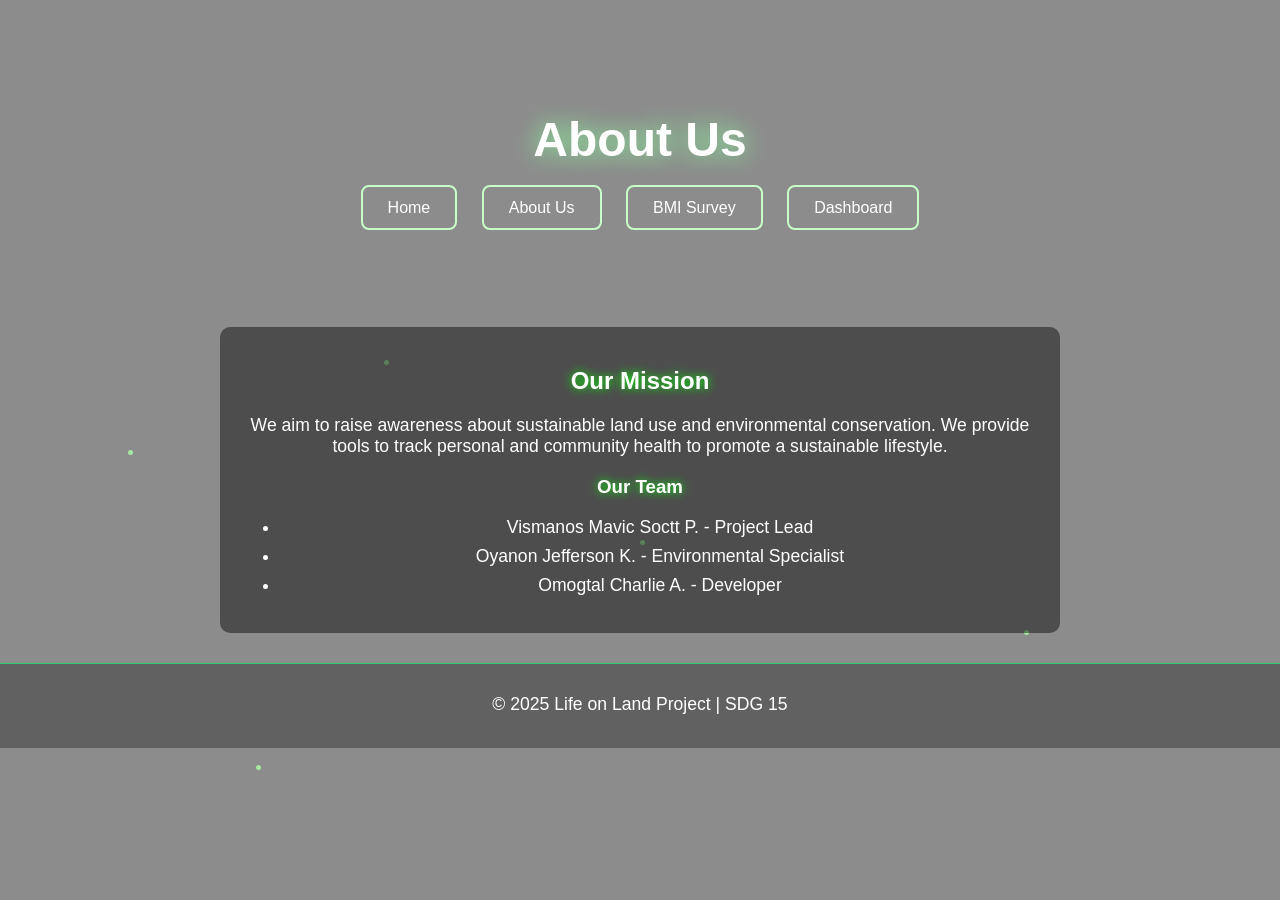
==== about-us.html @ c4778935 "Initial commit" ====
<!DOCTYPE html>
<html lang="en">

<head>
    <meta charset="UTF-8">
    <meta name="viewport" content="width=device-width, initial-scale=1.0">
    <title>About Us - SDG 15</title>

    <!-- AOS Animation Library -->
    <link href="https://unpkg.com/aos@2.3.1/dist/aos.css" rel="stylesheet">

    <style>
        body {
            margin: 0;
            font-family: "Poppins", sans-serif;
            background: url('https://www.celebritycruises.com/blog/content/uploads/2024/04/rainforest-destinations-iguazu%CC%81-national-park-argentinabrazil-1024x713.jpg') no-repeat center center/cover;
            min-height: 100vh;
            overflow-x: hidden;
            color: #fff;
            position: relative;
        }
        /* Overlay */
        
        .overlay {
            background: rgba(0, 0, 0, 0.45);
            backdrop-filter: blur(3px);
            position: absolute;
            inset: 0;
            z-index: 0;
        }
        
        header {
            position: relative;
            text-align: center;
            padding: 80px 20px;
            z-index: 2;
        }
        
        h1 {
            font-size: 3rem;
            text-shadow: 0 0 25px #8aff9c;
        }
        
        nav {
            margin-top: 20px;
        }
        
        nav a {
            color: #ffffff;
            padding: 12px 25px;
            text-decoration: none;
            border: 2px solid #c8ffc8;
            border-radius: 8px;
            margin: 0 10px;
            transition: 0.3s;
        }
        
        nav a:hover {
            background: #b5ffb5;
            color: #000;
            box-shadow: 0 0 20px #8cff8c;
        }
        
        section.about {
            position: relative;
            z-index: 2;
            max-width: 800px;
            margin: 30px auto;
            padding: 20px;
            background: rgba(0, 0, 0, 0.45);
            border-radius: 10px;
        }
        
        h2,
        h3 {
            text-align: center;
            text-shadow: 0 0 10px #0f0;
        }
        
        p,
        ul {
            font-size: 1.1rem;
            text-align: center;
            margin-top: 15px;
        }
        
        ul li {
            margin: 8px 0;
        }
        
        footer {
            text-align: center;
            padding: 15px;
            margin-top: 30px;
            background: rgba(0, 0, 0, 0.3);
            border-top: 1px solid #2ecc71;
            z-index: 2;
            position: relative;
        }
        /* Floating particles */
        
        .particle {
            position: absolute;
            width: 5px;
            height: 5px;
            background: #aaffaa;
            border-radius: 50%;
            animation: float 6s infinite ease-in-out;
            opacity: 0.8;
            z-index: 1;
        }
        
        @keyframes float {
            0% {
                transform: translateY(0) scale(1);
            }
            50% {
                transform: translateY(-60px) scale(1.3);
            }
            100% {
                transform: translateY(0) scale(1);
            }
        }
    </style>
</head>

<body>

    <div class="overlay"></div>

    <!-- Floating particles -->
    <div class="particle" style="top: 85%; left: 20%; animation-delay: 0s;"></div>
    <div class="particle" style="top: 60%; left: 50%; animation-delay: 1s;"></div>
    <div class="particle" style="top: 70%; left: 80%; animation-delay: 2s;"></div>
    <div class="particle" style="top: 40%; left: 30%; animation-delay: 3s;"></div>
    <div class="particle" style="top: 50%; left: 10%; animation-delay: 4s;"></div>

    <header data-aos="fade-down">
        <h1>About Us</h1>
        <nav data-aos="zoom-in" data-aos-delay="300">
            <a href="index.html">Home</a>
            <a href="about-us.html">About Us</a>
            <a href="bmi.html">BMI Survey</a>
            <a href="dashboard.html">Dashboard</a>
        </nav>
    </header>

    <section class="about" data-aos="fade-up" data-aos-delay="500">
        <h2>Our Mission</h2>
        <p>We aim to raise awareness about sustainable land use and environmental conservation. We provide tools to track personal and community health to promote a sustainable lifestyle.</p>

        <h3>Our Team</h3>
        <ul>
            <li>Vismanos Mavic Soctt P. - Project Lead</li>
            <li>Oyanon Jefferson K. - Environmental Specialist</li>
            <li>Omogtal Charlie A. - Developer</li>
        </ul>
    </section>

    <footer data-aos="fade-up" data-aos-delay="700">
        <p>&copy; 2025 Life on Land Project | SDG 15</p>
    </footer>

    <script src="https://unpkg.com/aos@2.3.1/dist/aos.js"></script>
    <script>
        AOS.init({
            duration: 1000,
            once: true
        });
    </script>

</body>

</html>
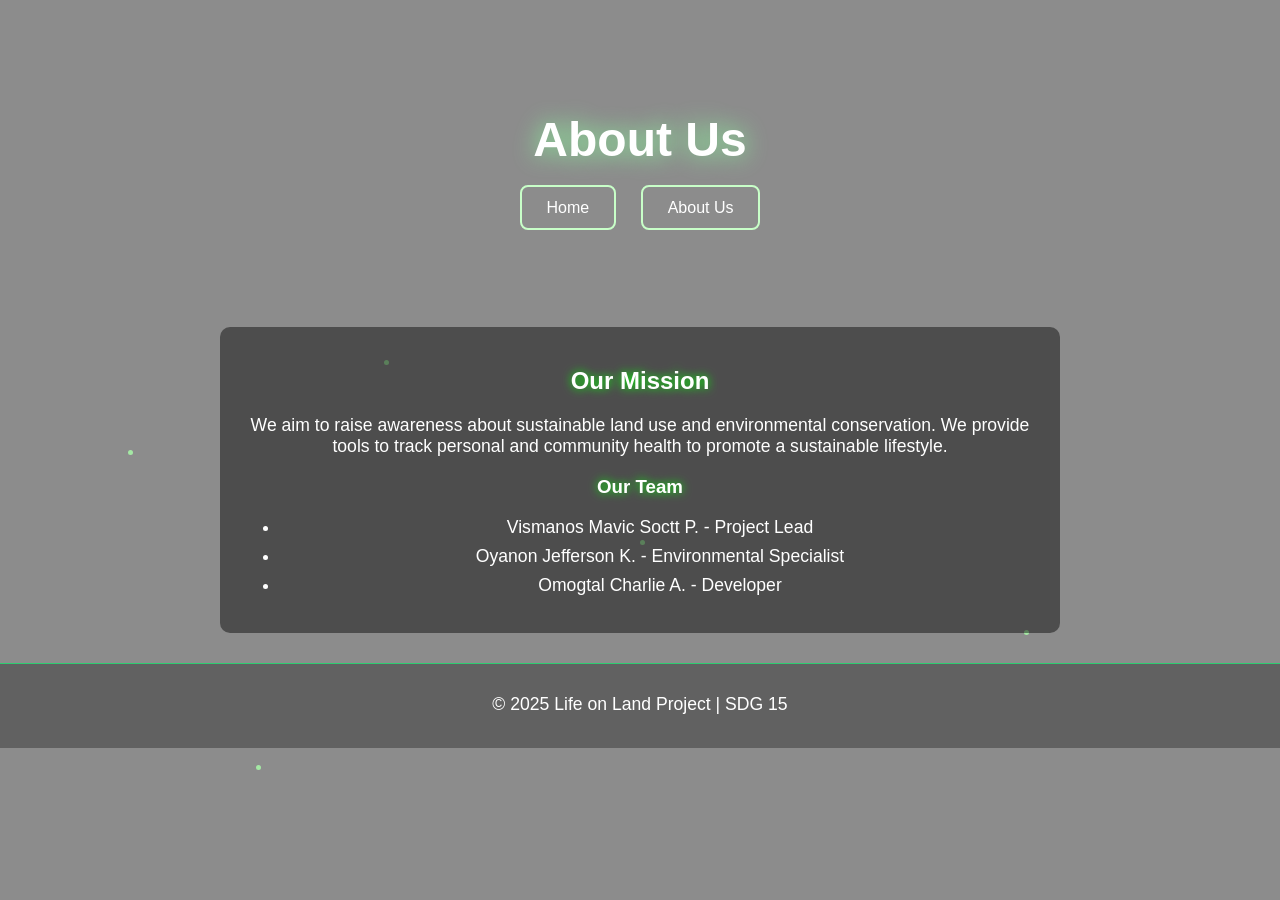
==== commit 5dc888a7: "Initial commit" ====
--- a/about-us.html
+++ b/about-us.html
@@ -140,8 +140,6 @@
         <nav data-aos="zoom-in" data-aos-delay="300">
             <a href="index.html">Home</a>
             <a href="about-us.html">About Us</a>
-            <a href="bmi.html">BMI Survey</a>
-            <a href="dashboard.html">Dashboard</a>
         </nav>
     </header>
 
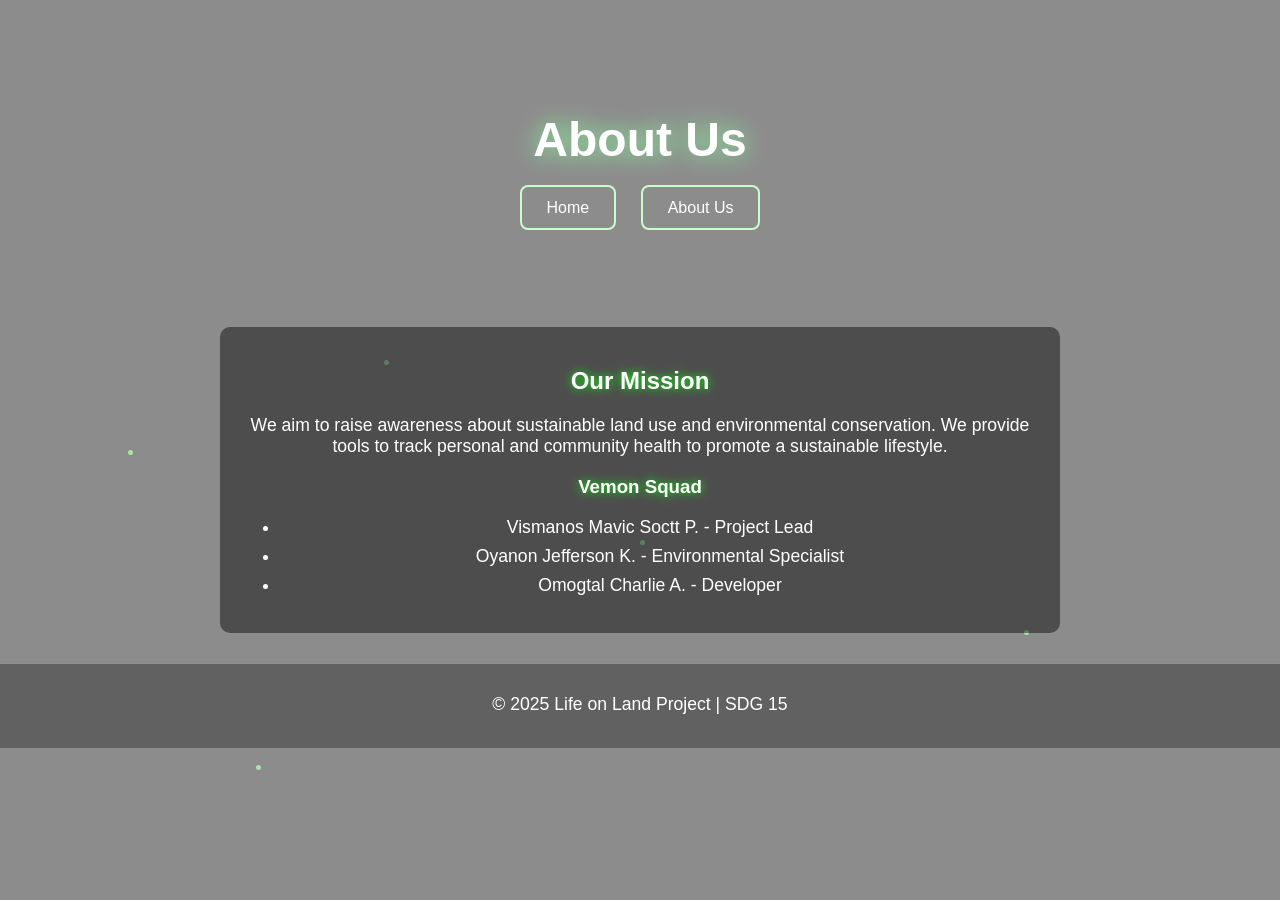
==== commit cab10fda: "Initial commit" ====
--- a/about-us.html
+++ b/about-us.html
@@ -147,7 +147,7 @@
         <h2>Our Mission</h2>
         <p>We aim to raise awareness about sustainable land use and environmental conservation. We provide tools to track personal and community health to promote a sustainable lifestyle.</p>
 
-        <h3>Our Team</h3>
+        <h3>Vemon Squad</h3>
         <ul>
             <li>Vismanos Mavic Soctt P. - Project Lead</li>
             <li>Oyanon Jefferson K. - Environmental Specialist</li>
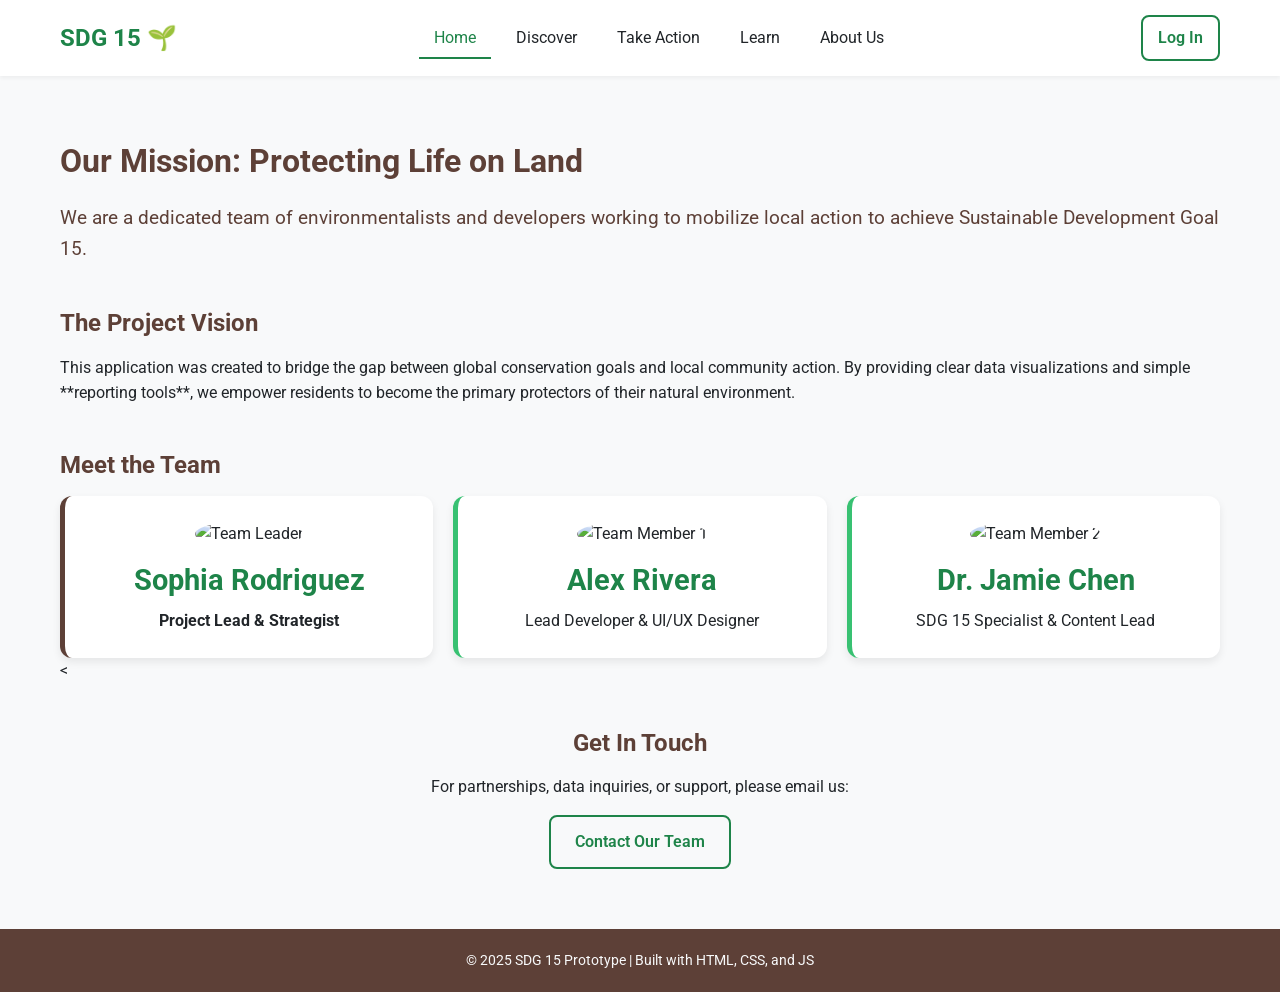
==== commit 0e033d8f: "dsa" ====
--- a/about-us.html
+++ b/about-us.html
@@ -1,172 +1,79 @@
-<!DOCTYPE html>
-<html lang="en">
-
-<head>
-    <meta charset="UTF-8">
-    <meta name="viewport" content="width=device-width, initial-scale=1.0">
-    <title>About Us - SDG 15</title>
-
-    <!-- AOS Animation Library -->
-    <link href="https://unpkg.com/aos@2.3.1/dist/aos.css" rel="stylesheet">
-
-    <style>
-        body {
-            margin: 0;
-            font-family: "Poppins", sans-serif;
-            background: url('https://www.celebritycruises.com/blog/content/uploads/2024/04/rainforest-destinations-iguazu%CC%81-national-park-argentinabrazil-1024x713.jpg') no-repeat center center/cover;
-            min-height: 100vh;
-            overflow-x: hidden;
-            color: #fff;
-            position: relative;
-        }
-        /* Overlay */
-        
-        .overlay {
-            background: rgba(0, 0, 0, 0.45);
-            backdrop-filter: blur(3px);
-            position: absolute;
-            inset: 0;
-            z-index: 0;
-        }
-        
-        header {
-            position: relative;
-            text-align: center;
-            padding: 80px 20px;
-            z-index: 2;
-        }
-        
-        h1 {
-            font-size: 3rem;
-            text-shadow: 0 0 25px #8aff9c;
-        }
-        
-        nav {
-            margin-top: 20px;
-        }
-        
-        nav a {
-            color: #ffffff;
-            padding: 12px 25px;
-            text-decoration: none;
-            border: 2px solid #c8ffc8;
-            border-radius: 8px;
-            margin: 0 10px;
-            transition: 0.3s;
-        }
-        
-        nav a:hover {
-            background: #b5ffb5;
-            color: #000;
-            box-shadow: 0 0 20px #8cff8c;
-        }
-        
-        section.about {
-            position: relative;
-            z-index: 2;
-            max-width: 800px;
-            margin: 30px auto;
-            padding: 20px;
-            background: rgba(0, 0, 0, 0.45);
-            border-radius: 10px;
-        }
-        
-        h2,
-        h3 {
-            text-align: center;
-            text-shadow: 0 0 10px #0f0;
-        }
-        
-        p,
-        ul {
-            font-size: 1.1rem;
-            text-align: center;
-            margin-top: 15px;
-        }
-        
-        ul li {
-            margin: 8px 0;
-        }
-        
-        footer {
-            text-align: center;
-            padding: 15px;
-            margin-top: 30px;
-            background: rgba(0, 0, 0, 0.3);
-            border-top: 1px solid #2ecc71;
-            z-index: 2;
-            position: relative;
-        }
-        /* Floating particles */
-        
-        .particle {
-            position: absolute;
-            width: 5px;
-            height: 5px;
-            background: #aaffaa;
-            border-radius: 50%;
-            animation: float 6s infinite ease-in-out;
-            opacity: 0.8;
-            z-index: 1;
-        }
-        
-        @keyframes float {
-            0% {
-                transform: translateY(0) scale(1);
-            }
-            50% {
-                transform: translateY(-60px) scale(1.3);
-            }
-            100% {
-                transform: translateY(0) scale(1);
-            }
-        }
-    </style>
-</head>
-
-<body>
-
-    <div class="overlay"></div>
-
-    <!-- Floating particles -->
-    <div class="particle" style="top: 85%; left: 20%; animation-delay: 0s;"></div>
-    <div class="particle" style="top: 60%; left: 50%; animation-delay: 1s;"></div>
-    <div class="particle" style="top: 70%; left: 80%; animation-delay: 2s;"></div>
-    <div class="particle" style="top: 40%; left: 30%; animation-delay: 3s;"></div>
-    <div class="particle" style="top: 50%; left: 10%; animation-delay: 4s;"></div>
-
-    <header data-aos="fade-down">
-        <h1>About Us</h1>
-        <nav data-aos="zoom-in" data-aos-delay="300">
-            <a href="index.html">Home</a>
-            <a href="about-us.html">About Us</a>
-        </nav>
-    </header>
-
-    <section class="about" data-aos="fade-up" data-aos-delay="500">
-        <h2>Our Mission</h2>
-        <p>We aim to raise awareness about sustainable land use and environmental conservation. We provide tools to track personal and community health to promote a sustainable lifestyle.</p>
-
-        <h3>Vemon Squad</h3>
-        <ul>
-            <li>Vismanos Mavic Soctt P. - Project Lead</li>
-            <li>Oyanon Jefferson K. - Environmental Specialist</li>
-            <li>Omogtal Charlie A. - Developer</li>
-        </ul>
-    </section>
-
-    <footer data-aos="fade-up" data-aos-delay="700">
-        <p>&copy; 2025 Life on Land Project | SDG 15</p>
-    </footer>
-
-    <script src="https://unpkg.com/aos@2.3.1/dist/aos.js"></script>
-    <script>
-        AOS.init({
-            duration: 1000,
-            once: true
-        });
-    </script>
-
-</body>
-
+<!DOCTYPE html>
+<html lang="en">
+
+<head>
+    <meta charset="UTF-8">
+    <meta name="viewport" content="width=device-width, initial-scale=1.0">
+    <title>About Us - SDG 15</title>
+    <link rel="stylesheet" href="style.css">
+    <link href="https://fonts.googleapis.com/css2?family=Roboto:wght@400;700&display=swap" rel="stylesheet">
+</head>
+
+<body>
+
+    <body>
+        <header>
+            <nav>
+                <div class="logo">SDG 15 🌱</div>
+                <ul>
+                    <li><a href="index.html" class="active">Home</a></li>
+                    <li><a href="discover.html">Discover</a></li>
+                    <li><a href="action.html">Take Action</a></li>
+                    <li><a href="learn.html">Learn</a></li>
+                    <li><a href="about-us.html">About Us</a></li>
+                </ul>
+                <div id="auth-links">
+                    <a href="#" id="login-link" class="secondary-button" style="margin: 0; padding: 8px 15px;">Log In</a>
+                    <a href="#" id="logout-link" class="secondary-button" style="display: none; margin: 0; padding: 8px 15px;">Log Out</a>
+                </div>
+            </nav>
+        </header>
+
+        <main class="content-block">
+            <h1>Our Mission: Protecting Life on Land</h1>
+            <p class="lead" style="font-size: 1.2em; color: var(--color-earth-brown);">We are a dedicated team of environmentalists and developers working to mobilize local action to achieve Sustainable Development Goal 15.</p>
+
+            <section id="mission" style="margin-top: 40px;">
+                <h2>The Project Vision</h2>
+                <p>This application was created to bridge the gap between global conservation goals and local community action. By providing clear data visualizations and simple **reporting tools**, we empower residents to become the primary protectors of
+                    their natural environment.</p>
+            </section>
+
+            <section id="team" style="margin-top: 40px;">
+                <h2>Meet the Team</h2>
+                <div class="stats-grid">
+
+                    <div class="stat-card" style="border-left: 5px solid var(--color-earth-brown);">
+                        <img src="https://via.placeholder.com/150?text=Team+Leader" alt="Team Leader" style="border-radius: 50%; width: 100px; height: 100px; margin-bottom: 10px;">
+                        <h3>Sophia Rodriguez</h3>
+                        <p style="font-weight: bold;">Project Lead & Strategist</p>
+                    </div>
+
+                    <div class="stat-card">
+                        <img src="https://via.placeholder.com/150?text=Developer" alt="Team Member 1" style="border-radius: 50%; width: 100px; height: 100px; margin-bottom: 10px;">
+                        <h3>Alex Rivera</h3>
+                        <p>Lead Developer & UI/UX Designer</p>
+                    </div>
+
+                    <div class="stat-card">
+                        <img src="https://via.placeholder.com/150?text=Conservationist" alt="Team Member 2" style="border-radius: 50%; width: 100px; height: 100px; margin-bottom: 10px;">
+                        <h3>Dr. Jamie Chen</h3>
+                        <p>SDG 15 Specialist & Content Lead</p>
+                    </div>
+                </div>
+            </section>
+
+            <<section id="contact" style="margin-top: 40px; text-align: center;">
+                <h2>Get In Touch</h2>
+                <p>For partnerships, data inquiries, or support, please email us:</p>
+
+                <a href="mailto:info@sdg15app.org" class="secondary-button">Contact Our Team</a>
+                </section>
+        </main>
+
+        <footer>
+            <p>&copy; 2025 SDG 15 Prototype | Built with HTML, CSS, and JS</p>
+        </footer>
+    </body>
+
 </html>
--- a/style.css
+++ b/style.css
@@ -0,0 +1,358 @@
+/* --- 1. COLOR VARIABLES --- */
+
+:root {
+    --color-forest-green: #1E8449;
+    /* Primary CTA, Active links */
+    --color-earth-brown: #5D4037;
+    /* Headers, secondary text, footer */
+    --color-leaf-green: #38C172;
+    /* Hover states, card accents */
+    --color-background-light: #F8F9FA;
+    /* Light page background */
+    --color-paper-white: #FFFFFF;
+    /* Card and header backgrounds */
+    --color-text-dark: #212529;
+    /* Body text */
+    --color-alert-red: #D9534F;
+    /* Report button, danger status */
+}
+
+
+/* --- 2. GLOBAL RESET & TYPOGRAPHY --- */
+
+* {
+    box-sizing: border-box;
+    margin: 0;
+    padding: 0;
+}
+
+body {
+    font-family: 'Roboto', sans-serif;
+    color: var(--color-text-dark);
+    line-height: 1.6;
+    background-color: var(--color-background-light);
+}
+
+h1,
+h2 {
+    color: var(--color-earth-brown);
+    font-weight: 700;
+    margin-bottom: 0.5em;
+}
+
+
+/* Base content padding and centering */
+
+.content-block {
+    padding: 60px 20px;
+    max-width: 1200px;
+    margin: 0 auto;
+}
+
+
+/* --- 3. NAVIGATION (REUSABLE COMPONENT) --- */
+
+header {
+    background-color: var(--color-paper-white);
+    box-shadow: 0 2px 4px rgba(0, 0, 0, 0.05);
+}
+
+nav {
+    display: flex;
+    justify-content: space-between;
+    align-items: center;
+    padding: 15px 20px;
+    max-width: 1200px;
+    margin: 0 auto;
+}
+
+.logo {
+    font-size: 1.5em;
+    font-weight: 700;
+    color: var(--color-forest-green);
+}
+
+nav ul {
+    list-style: none;
+    display: flex;
+}
+
+nav ul li a {
+    text-decoration: none;
+    color: var(--color-text-dark);
+    padding: 10px 15px;
+    margin: 0 5px;
+    transition: color 0.3s, border-bottom 0.3s;
+}
+
+nav ul li a:hover,
+nav ul li a.active {
+    color: var(--color-forest-green);
+    border-bottom: 2px solid var(--color-forest-green);
+}
+
+
+/* --- 4. BUTTONS & CTAs --- */
+
+.cta-button,
+.secondary-button {
+    display: inline-block;
+    padding: 12px 24px;
+    border-radius: 8px;
+    text-decoration: none;
+    font-weight: 600;
+    transition: background-color 0.3s ease, transform 0.1s;
+    border: none;
+    cursor: pointer;
+}
+
+.cta-button {
+    background-color: var(--color-forest-green);
+    color: var(--color-paper-white);
+    margin-top: 20px;
+}
+
+.cta-button:hover {
+    background-color: var(--color-leaf-green);
+    transform: translateY(-2px);
+}
+
+.secondary-button {
+    background-color: transparent;
+    color: var(--color-forest-green);
+    border: 2px solid var(--color-forest-green);
+    margin-top: 15px;
+}
+
+.secondary-button:hover {
+    background-color: var(--color-forest-green);
+    color: var(--color-paper-white);
+}
+
+
+/* --- 5. CARD COMPONENTS (Stats, Events, Info) --- */
+
+.stats-grid {
+    display: flex;
+    gap: 20px;
+    justify-content: space-around;
+    flex-wrap: wrap;
+    /* Allows wrapping on small screens */
+}
+
+.stat-card {
+    background-color: var(--color-paper-white);
+    border-radius: 12px;
+    padding: 25px;
+    box-shadow: 0 4px 8px rgba(0, 0, 0, 0.08);
+    border-left: 5px solid var(--color-leaf-green);
+    flex: 1;
+    min-width: 250px;
+    text-align: center;
+}
+
+.stat-card h3 {
+    color: var(--color-forest-green);
+    font-size: 1.8em;
+    margin-bottom: 5px;
+}
+
+
+/* --- 6. PROTOTYPE PREVIEW & MAP PLACEHOLDER (index.html, discover.html) --- */
+
+#prototype-preview {
+    text-align: center;
+}
+
+#map-placeholder {
+    width: 100%;
+    max-width: 800px;
+    height: 350px;
+    background-color: #A9D18E;
+    /* Light green map background placeholder */
+    margin: 30px auto;
+    border-radius: 12px;
+    display: flex;
+    justify-content: center;
+    align-items: center;
+    overflow: hidden;
+}
+
+#map-placeholder img {
+    width: 100%;
+    height: 100%;
+    object-fit: cover;
+}
+
+
+/* --- 7. FORM STYLING (action.html) --- */
+
+.form-container {
+    max-width: 600px;
+    margin: 40px auto;
+    padding: 30px;
+    background-color: var(--color-paper-white);
+    border-radius: 12px;
+    box-shadow: 0 6px 15px rgba(0, 0, 0, 0.1);
+}
+
+.form-group {
+    margin-bottom: 20px;
+}
+
+.form-group label {
+    display: block;
+    margin-bottom: 8px;
+    font-weight: 600;
+    color: var(--color-text-dark);
+}
+
+input[type="text"],
+input[type="email"],
+select,
+textarea {
+    width: 100%;
+    padding: 12px;
+    border: 1px solid #CED4DA;
+    border-radius: 5px;
+    box-sizing: border-box;
+    transition: border-color 0.3s;
+}
+
+input:focus,
+select:focus,
+textarea:focus {
+    border-color: var(--color-forest-green);
+    outline: none;
+}
+
+.report-button {
+    background-color: var(--color-alert-red);
+}
+
+.report-button:hover {
+    background-color: #C9302C;
+}
+
+
+/* --- 8. LEARN PAGE COMPONENTS (learn.html) --- */
+
+.species-grid {
+    display: grid;
+    /* Default to 1 column on small screens */
+    grid-template-columns: 1fr;
+    gap: 30px;
+    padding: 20px 0;
+}
+
+.info-card {
+    background-color: var(--color-paper-white);
+    border-radius: 12px;
+    padding: 20px;
+    box-shadow: 0 4px 10px rgba(30, 132, 73, 0.1);
+    overflow: hidden;
+    text-align: center;
+}
+
+.species-image {
+    width: 100%;
+    height: 200px;
+    object-fit: cover;
+    border-radius: 8px;
+    margin-bottom: 15px;
+}
+
+.status {
+    font-size: 0.9em;
+    font-weight: 700;
+    padding: 4px 8px;
+    border-radius: 4px;
+    display: inline-block;
+    margin-bottom: 10px;
+}
+
+.alert-red {
+    color: var(--color-alert-red);
+    background-color: rgba(217, 83, 79, 0.1);
+}
+
+.forest-green {
+    color: var(--color-forest-green);
+    background-color: rgba(30, 132, 73, 0.1);
+}
+
+
+/* --- 9. FOOTER --- */
+
+footer {
+    text-align: center;
+    padding: 20px;
+    background-color: var(--color-earth-brown);
+    color: var(--color-background-light);
+    font-size: 0.9em;
+}
+
+
+/* --- 10. MOBILE RESPONSIVENESS (Media Queries) --- */
+
+
+/* Tablet View (650px and up) */
+
+@media screen and (min-width: 650px) {
+    .species-grid {
+        /* Changes to 2 equal columns on tablets */
+        grid-template-columns: repeat(2, 1fr);
+    }
+}
+
+
+/* Desktop View (1000px and up) */
+
+@media screen and (min-width: 1000px) {
+    .species-grid {
+        /* Changes to 3 equal columns on desktop */
+        grid-template-columns: repeat(3, 1fr);
+    }
+}
+
+
+/* General Mobile adjustments */
+
+@media (max-width: 768px) {
+    /* Hide standard nav links on smaller screens */
+    nav ul {
+        display: none;
+    }
+    /* Stack stat cards vertically */
+    .stats-grid {
+        flex-direction: column;
+    }
+    .stat-card {
+        min-width: 100%;
+    }
+    .content-block {
+        padding: 40px 15px;
+    }
+    /* Map placeholder takes less vertical space on mobile */
+    #map-placeholder {
+        height: 250px;
+        /* --- Add this to your style.css --- */
+        /* 2.5. NAVIGATION AUTH LINKS */
+        /* Ensure the auth links are aligned with the main links */
+        #auth-links {
+            margin-left: 20px;
+        }
+        /* Update Nav for responsive display of all elements */
+        @media (max-width: 768px) {
+            nav {
+                /* Align items differently on small screens if you want to show the login button */
+                justify-content: space-around;
+            }
+            nav ul {
+                /* Hide the main navigation links */
+                display: none;
+            }
+            /* ... (rest of the media query code remains the same) ... */
+        }
+    }
+}
